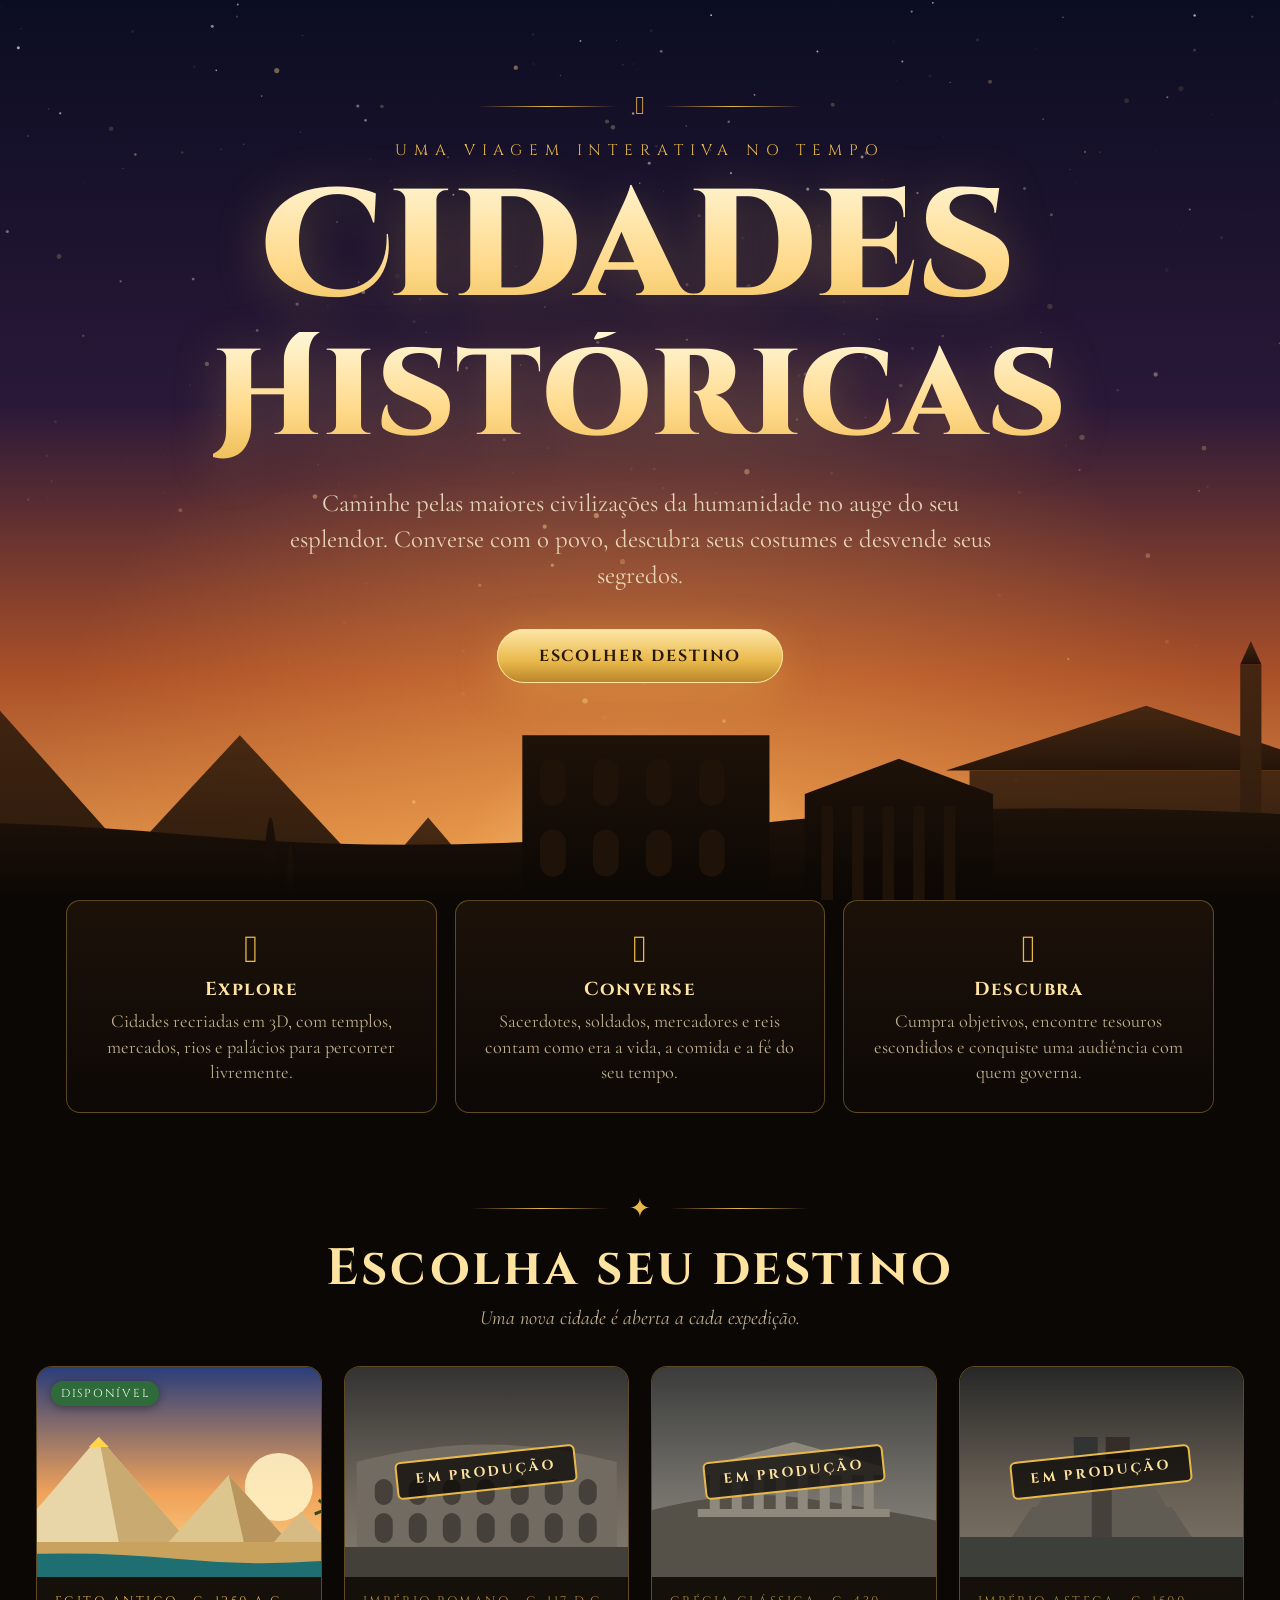
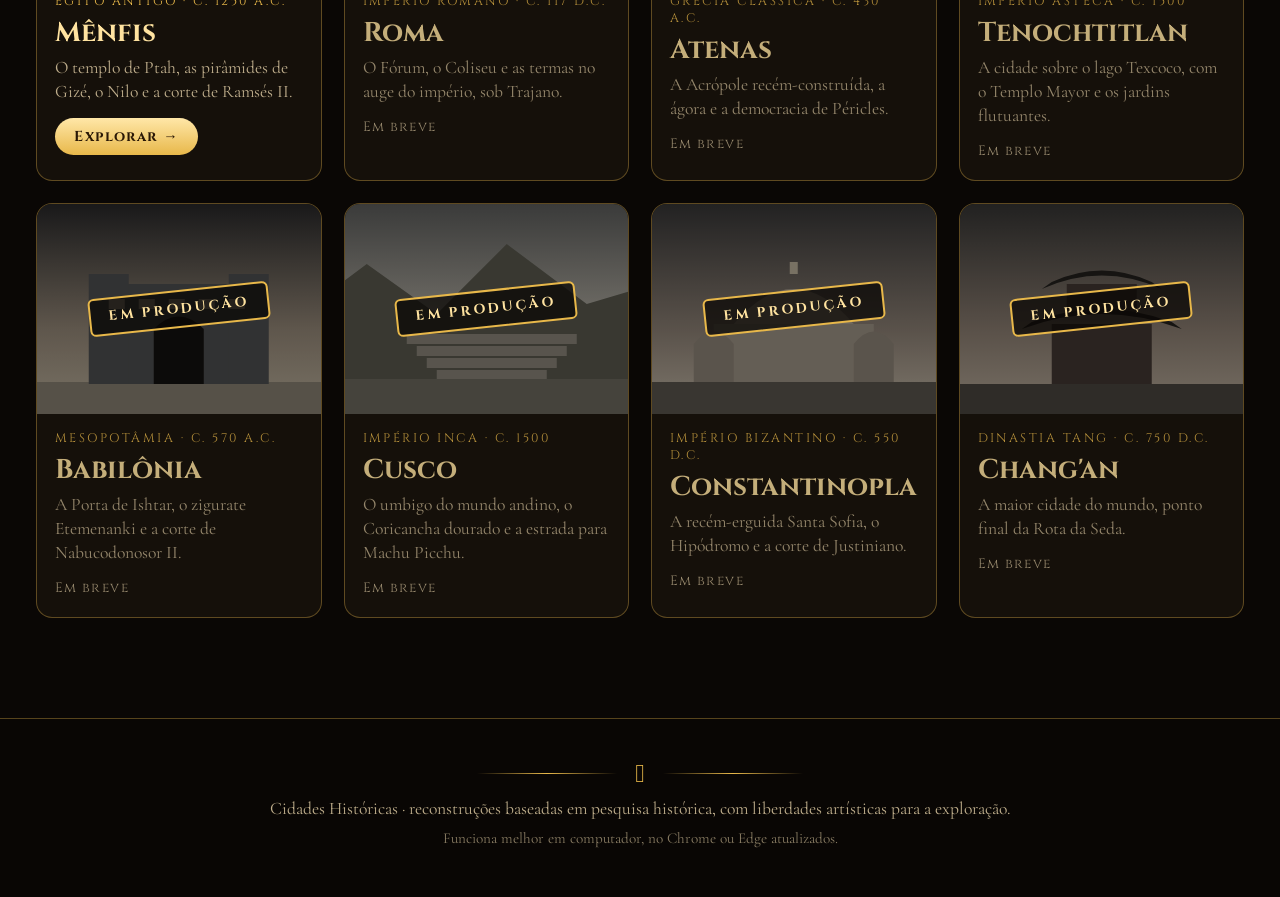
==== index.html @ 2bb68f4a "Cidades Históricas: tela de entrada e Mênfis (c. 1250 a.C.) jogável - Templo de Ptah, pirâmides de G" ====
<!doctype html>
<html lang="pt-BR">
<head>
  <meta charset="utf-8">
  <meta name="viewport" content="width=device-width, initial-scale=1">
  <title>Cidades Históricas</title>
  <meta name="description" content="Viaje no tempo e explore, em 3D no navegador, grandes cidades da história no seu auge.">
  <link rel="preconnect" href="https://fonts.googleapis.com">
  <link rel="preconnect" href="https://fonts.gstatic.com" crossorigin>
  <link href="https://fonts.googleapis.com/css2?family=Cinzel+Decorative:wght@700;900&family=Cinzel:wght@500;700&family=Cormorant+Garamond:ital,wght@0,500;0,600;1,500&display=swap" rel="stylesheet">
  <link rel="stylesheet" href="css/home.css">
</head>
<body>
  <canvas id="sky"></canvas>

  <header class="hero">
    <div class="hero-inner">
      <div class="ornament"><span></span>𓂀<span></span></div>
      <p class="kicker">Uma viagem interativa no tempo</p>
      <h1 class="title"><span>Cidades</span><span>Históricas</span></h1>
      <p class="subtitle">Caminhe pelas maiores civilizações da humanidade no auge do seu esplendor. Converse com o povo, descubra seus costumes e desvende seus segredos.</p>
      <a href="#cidades" class="cta">Escolher destino</a>
    </div>
    <svg class="skyline" viewBox="0 0 1600 260" preserveAspectRatio="xMidYMax slice" aria-hidden="true">
      <defs>
        <linearGradient id="sk1" x1="0" y1="0" x2="0" y2="1"><stop offset="0" stop-color="#3a2210"/><stop offset="1" stop-color="#140b05"/></linearGradient>
        <linearGradient id="sk2" x1="0" y1="0" x2="0" y2="1"><stop offset="0" stop-color="#1e1209"/><stop offset="1" stop-color="#0b0704"/></linearGradient>
      </defs>
      <g fill="url(#sk1)" opacity="0.9">
        <path d="M60 260 L230 70 L400 260Z"/><path d="M330 260 L460 120 L590 260Z"/><path d="M560 260 L620 190 L680 260Z"/>
        <rect x="1080" y="150" width="300" height="110"/><path d="M1060 150 L1230 95 L1400 150Z"/>
        <g><rect x="1310" y="60" width="18" height="200"/><path d="M1310 60 L1319 40 L1328 60Z"/></g>
      </g>
      <g fill="url(#sk2)">
        <path d="M0 260 V200 Q200 185 420 205 T900 195 T1600 205 V260Z"/>
        <g transform="translate(700 120)"><rect x="0" y="0" width="210" height="140"/><g fill="#1e1209"><rect x="15" y="20" width="22" height="40" rx="11"/><rect x="60" y="20" width="22" height="40" rx="11"/><rect x="105" y="20" width="22" height="40" rx="11"/><rect x="150" y="20" width="22" height="40" rx="11"/><rect x="15" y="80" width="22" height="40" rx="11"/><rect x="60" y="80" width="22" height="40" rx="11"/><rect x="105" y="80" width="22" height="40" rx="11"/><rect x="150" y="80" width="22" height="40" rx="11"/></g></g>
        <g transform="translate(940 140)"><path d="M0 120 V30 L80 0 L160 30 V120Z"/><g fill="#1e1209"><rect x="14" y="40" width="10" height="80"/><rect x="40" y="40" width="10" height="80"/><rect x="66" y="40" width="10" height="80"/><rect x="92" y="40" width="10" height="80"/><rect x="118" y="40" width="10" height="80"/></g></g>
        <path d="M1420 260 V190 H1450 V165 H1475 V140 H1500 V165 H1525 V190 H1555 V260Z"/>
        <g transform="translate(150 210)"><path d="M0 50 C20 10 40 0 60 0 L70 20 L58 22 L60 50Z"/></g>
        <path d="M480 260 V230 Q486 150 492 230 V260Z"/><path d="M500 260 V235 Q503 190 506 235 V260Z"/>
      </g>
    </svg>
  </header>

  <main>
    <section class="features">
      <div class="feat"><div class="ico">𓀀</div><h3>Explore</h3><p>Cidades recriadas em 3D, com templos, mercados, rios e palácios para percorrer livremente.</p></div>
      <div class="feat"><div class="ico">𓏞</div><h3>Converse</h3><p>Sacerdotes, soldados, mercadores e reis contam como era a vida, a comida e a fé do seu tempo.</p></div>
      <div class="feat"><div class="ico">𓆣</div><h3>Descubra</h3><p>Cumpra objetivos, encontre tesouros escondidos e conquiste uma audiência com quem governa.</p></div>
    </section>

    <section id="cidades" class="cities">
      <div class="section-head">
        <div class="ornament"><span></span>✦<span></span></div>
        <h2>Escolha seu destino</h2>
        <p>Uma nova cidade é aberta a cada expedição.</p>
      </div>
      <div class="grid" id="grid"></div>
    </section>
  </main>

  <footer>
    <div class="ornament"><span></span>𓋹<span></span></div>
    <p>Cidades Históricas · reconstruções baseadas em pesquisa histórica, com liberdades artísticas para a exploração.</p>
    <p class="small">Funciona melhor em computador, no Chrome ou Edge atualizados.</p>
  </footer>

  <script src="js/home.js"></script>
</body>
</html>
---- css/home.css ----
:root {
  --gold: #e8b84a;
  --gold-2: #ffe3a0;
  --gold-3: #9a6a1c;
  --bg: #0a0705;
  --text: #f1e4c6;
  --muted: #bfae8c;
  --card: #15100a;
  --line: rgba(232, 184, 74, 0.35);
}
* { box-sizing: border-box; }
html { scroll-behavior: smooth; }
body { margin: 0; background: var(--bg); color: var(--text); font-family: 'Cormorant Garamond', Georgia, serif; overflow-x: hidden; }
#sky { position: fixed; inset: 0; width: 100%; height: 100%; z-index: 0; }
header, main, footer { position: relative; z-index: 1; }

.hero { min-height: 100vh; display: grid; place-items: center; text-align: center; padding: 16px; overflow: hidden; }
.hero-inner { max-width: 980px; padding-bottom: 14vh; animation: rise 1.6s ease-out both; }
@keyframes rise { from { opacity: 0; transform: translateY(24px); } to { opacity: 1; transform: none; } }
.ornament { display: flex; align-items: center; justify-content: center; gap: 18px; color: var(--gold); font-size: 1.6rem; font-family: 'Segoe UI Historic', 'Noto Sans Egyptian Hieroglyphs', serif; }
.ornament span { width: min(140px, 22vw); height: 1px; background: linear-gradient(90deg, transparent, var(--gold), transparent); }
.kicker { font-family: 'Cinzel', serif; letter-spacing: 0.45em; text-transform: uppercase; font-size: clamp(0.7rem, 1.6vw, 0.95rem); color: var(--gold); margin: 1.2rem 0 0.4rem; }
.title { margin: 0; font-family: 'Cinzel Decorative', 'Cinzel', serif; font-weight: 900; line-height: 1.08; letter-spacing: 0.04em; display: flex; flex-direction: column; }
.title span { font-size: clamp(3rem, 12vw, 9.5rem);
  background: linear-gradient(180deg, #fff6d6 0%, #ffd98a 30%, #e8b84a 55%, #9a6a1c 80%, #e8b84a 100%);
  background-size: 100% 200%; -webkit-background-clip: text; background-clip: text; color: transparent;
  filter: drop-shadow(0 6px 24px rgba(232, 184, 74, 0.25)); animation: shine 7s ease-in-out infinite alternate; }
.title span + span { font-size: clamp(2.4rem, 10vw, 7.6rem); }
@keyframes shine { from { background-position: 0 0; } to { background-position: 0 100%; } }
.subtitle { font-size: clamp(1.15rem, 2.4vw, 1.55rem); line-height: 1.45; color: var(--text); opacity: 0.9; max-width: 720px; margin: 1.4rem auto 2.2rem; }
.cta { display: inline-block; padding: 1rem 2.6rem; border-radius: 60px; font-family: 'Cinzel', serif; font-weight: 700; letter-spacing: 0.12em; text-transform: uppercase; text-decoration: none; color: #2a1806;
  background: linear-gradient(180deg, #ffe7a8, #e8b84a 60%, #b8832a); box-shadow: 0 0 0 1px #ffe3a0 inset, 0 10px 40px rgba(232, 184, 74, 0.35); transition: transform 0.2s, box-shadow 0.2s; }
.cta:hover { transform: translateY(-2px); box-shadow: 0 0 0 1px #fff2c8 inset, 0 16px 50px rgba(232, 184, 74, 0.5); }
.skyline { position: absolute; left: 0; right: 0; bottom: 0; width: 100%; height: 34vh; pointer-events: none; }

.features { display: grid; grid-template-columns: repeat(auto-fit, minmax(240px, 1fr)); gap: 18px; max-width: 1180px; margin: 0 auto; padding: 0 16px 80px; }
.feat { text-align: center; padding: 26px 22px; border: 1px solid var(--line); border-radius: 14px; background: linear-gradient(180deg, rgba(40, 26, 12, 0.6), rgba(15, 10, 6, 0.6)); backdrop-filter: blur(3px); }
.feat .ico { font-size: 2.4rem; color: var(--gold); font-family: 'Segoe UI Historic', 'Noto Sans Egyptian Hieroglyphs', serif; }
.feat h3 { font-family: 'Cinzel', serif; color: var(--gold-2); margin: 0.4rem 0; letter-spacing: 0.08em; }
.feat p { margin: 0; font-size: 1.15rem; color: var(--muted); line-height: 1.4; }

.cities { max-width: 1240px; margin: 0 auto; padding: 0 16px 100px; }
.section-head { text-align: center; margin-bottom: 36px; }
.section-head h2 { font-family: 'Cinzel', serif; font-size: clamp(2rem, 5vw, 3.2rem); margin: 0.6rem 0 0.2rem; color: var(--gold-2); letter-spacing: 0.06em; }
.section-head p { margin: 0; font-size: 1.25rem; color: var(--muted); font-style: italic; }
.grid { display: grid; grid-template-columns: repeat(auto-fill, minmax(270px, 1fr)); gap: 22px; }

.card { position: relative; border-radius: 16px; overflow: hidden; background: var(--card); border: 1px solid var(--line); text-decoration: none; color: inherit; display: flex; flex-direction: column; transition: transform 0.35s, box-shadow 0.35s, border-color 0.35s; }
.card .art { position: relative; height: 210px; overflow: hidden; }
.card .art svg { width: 100%; height: 100%; display: block; transition: transform 0.8s; }
.card .body { padding: 16px 18px 20px; }
.card .era { font-family: 'Cinzel', serif; font-size: 0.78rem; letter-spacing: 0.2em; text-transform: uppercase; color: var(--gold); }
.card h3 { font-family: 'Cinzel', serif; font-size: 1.7rem; margin: 0.25rem 0 0.35rem; color: var(--gold-2); }
.card p { margin: 0; font-size: 1.1rem; line-height: 1.35; color: var(--muted); }
.card .go { margin-top: 14px; display: inline-flex; align-items: center; gap: 8px; font-family: 'Cinzel', serif; font-weight: 700; letter-spacing: 0.1em; color: #2a1806; background: linear-gradient(180deg, #ffe7a8, #e8b84a); padding: 0.55rem 1.2rem; border-radius: 40px; font-size: 0.9rem; }
.card.open:hover { transform: translateY(-6px); border-color: var(--gold); box-shadow: 0 20px 60px rgba(232, 184, 74, 0.25); }
.card.open:hover .art svg { transform: scale(1.06); }
.card.open::after { content: 'Disponível'; position: absolute; top: 14px; left: 14px; font-family: 'Cinzel', serif; font-size: 0.72rem; letter-spacing: 0.15em; text-transform: uppercase; padding: 5px 10px; border-radius: 30px; background: #2f6b3a; color: #eaffe9; box-shadow: 0 2px 10px rgba(0,0,0,0.4); }
.card.locked { cursor: not-allowed; }
.card.locked .art svg { filter: grayscale(0.85) brightness(0.55) sepia(0.3); }
.card.locked .body { opacity: 0.75; }
.card.locked .badge { position: absolute; top: 50%; left: 50%; transform: translate(-50%, -50%) rotate(-6deg); padding: 8px 18px; border: 2px solid var(--gold); color: var(--gold-2); font-family: 'Cinzel', serif; font-weight: 700; letter-spacing: 0.2em; text-transform: uppercase; font-size: 0.85rem; background: rgba(10, 7, 5, 0.75); border-radius: 6px; white-space: nowrap; }
.card.locked .soon { margin-top: 14px; font-family: 'Cinzel', serif; font-size: 0.85rem; letter-spacing: 0.1em; color: var(--muted); }
.card.locked:hover .badge { animation: wiggle 0.5s; }
@keyframes wiggle { 0%, 100% { transform: translate(-50%, -50%) rotate(-6deg); } 30% { transform: translate(-50%, -50%) rotate(-2deg); } 60% { transform: translate(-50%, -50%) rotate(-9deg); } }

footer { text-align: center; padding: 40px 16px 50px; color: var(--muted); border-top: 1px solid var(--line); background: rgba(10, 7, 5, 0.75); }
footer p { margin: 0.6rem 0 0; font-size: 1.1rem; }
footer .small { font-size: 0.95rem; opacity: 0.7; }
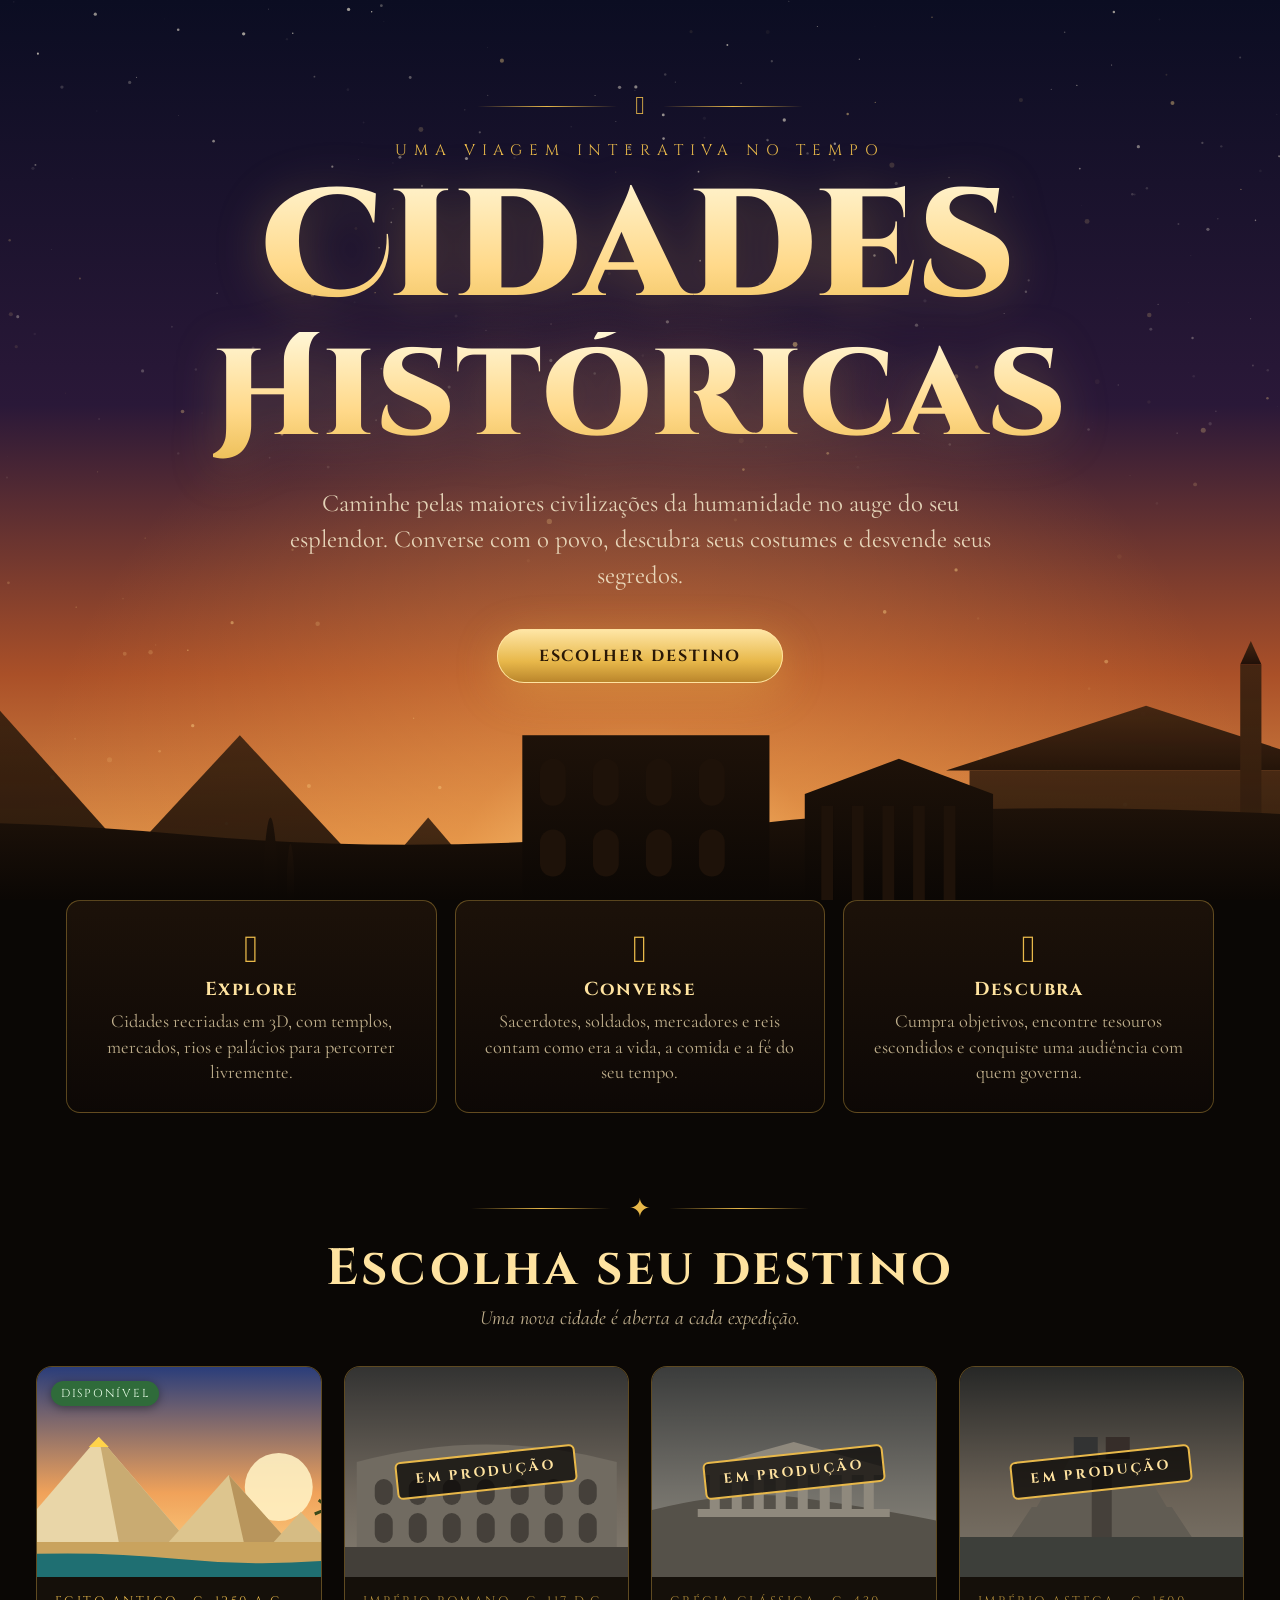
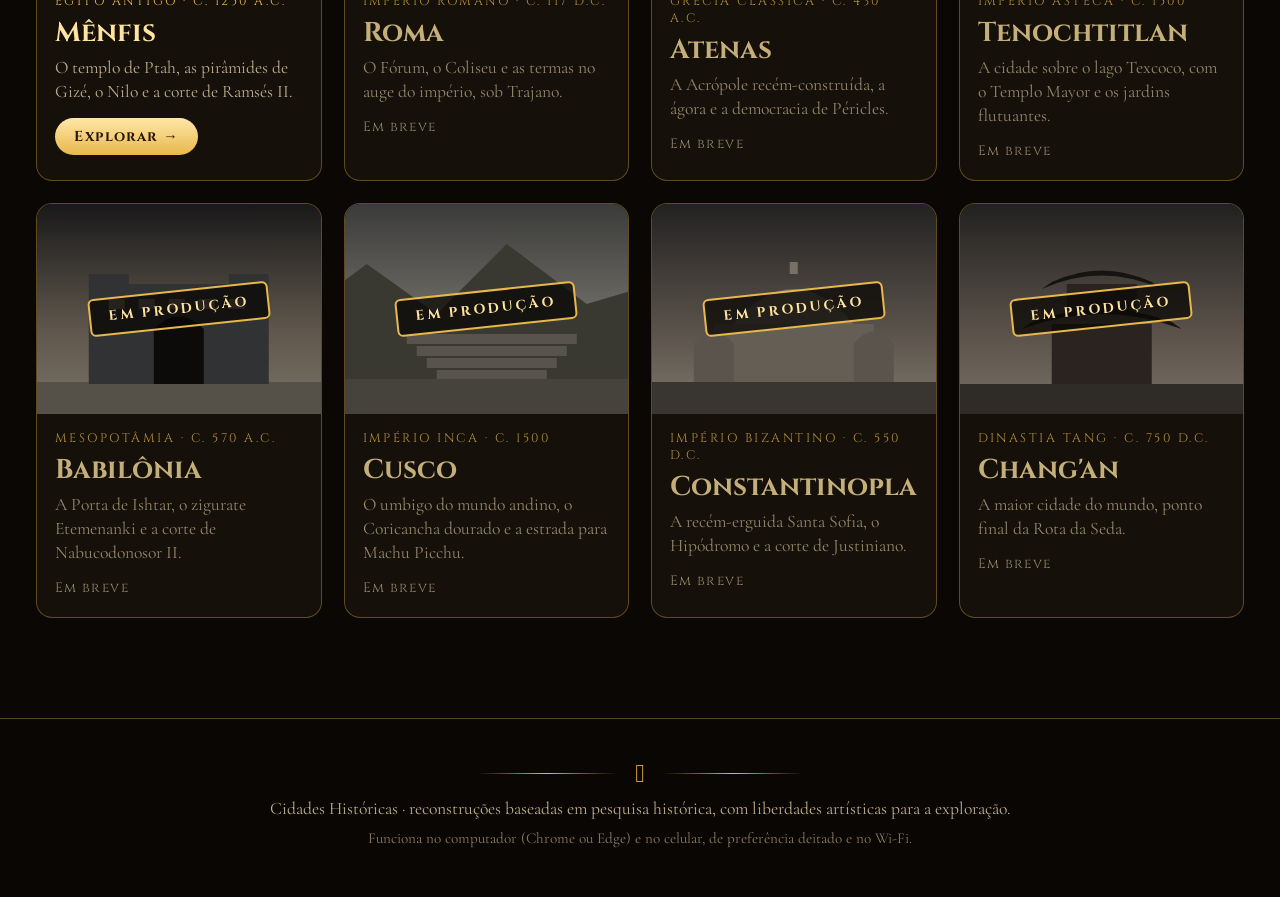
==== commit 0788ae57: "Pirâmides corrigidas, casas visitáveis e modo celular - Pirâmides: faces estavam com orientação inve" ====
--- a/index.html
+++ b/index.html
@@ -62,7 +62,7 @@
   <footer>
     <div class="ornament"><span></span>𓋹<span></span></div>
     <p>Cidades Históricas · reconstruções baseadas em pesquisa histórica, com liberdades artísticas para a exploração.</p>
-    <p class="small">Funciona melhor em computador, no Chrome ou Edge atualizados.</p>
+    <p class="small">Funciona no computador (Chrome ou Edge) e no celular, de preferência deitado e no Wi-Fi.</p>
   </footer>
 
   <script src="js/home.js"></script>
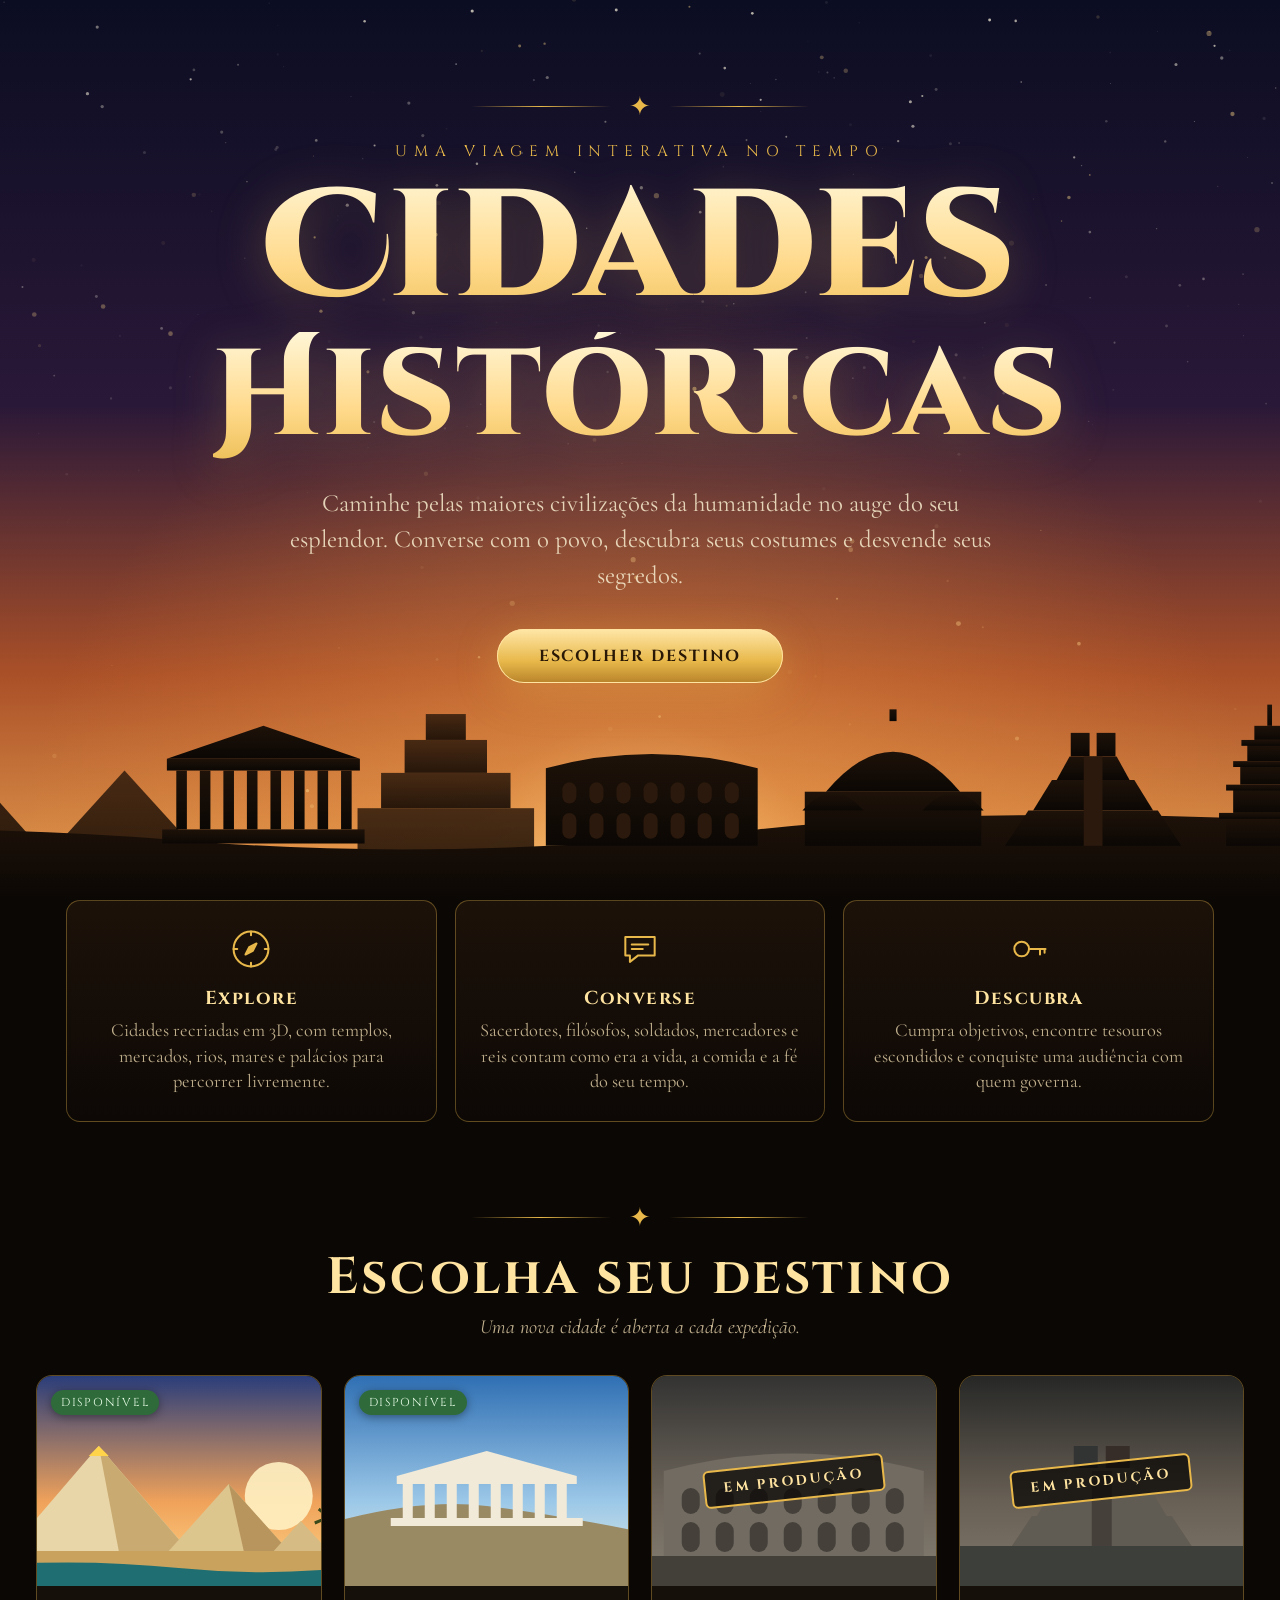
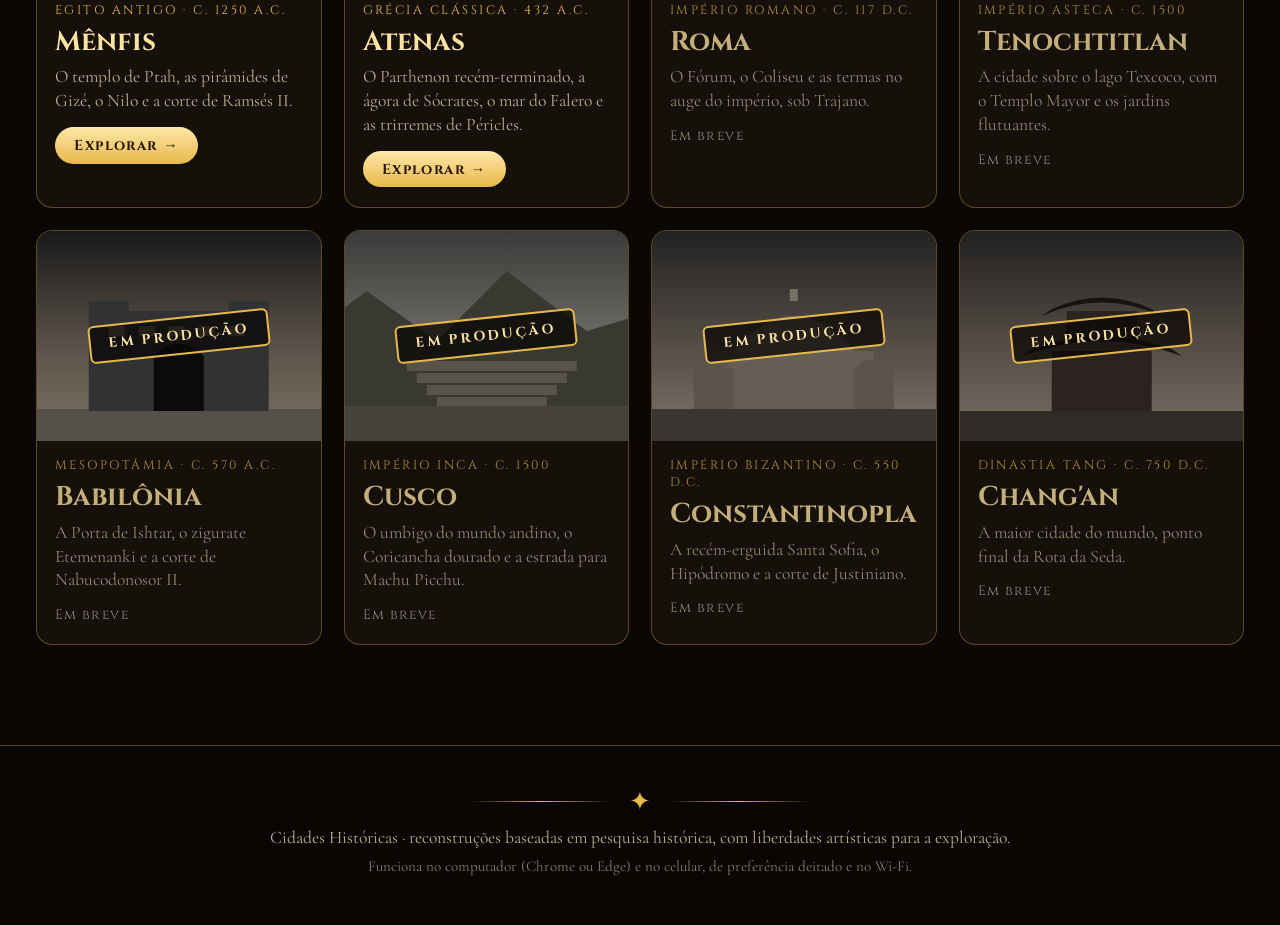
==== commit ba49f5f0: "Barcos guiados com as setas como o explorador (relativo à câmera), trirreme pilotável e E desce a qu" ====
--- a/index.html
+++ b/index.html
@@ -15,38 +15,42 @@
 
   <header class="hero">
     <div class="hero-inner">
-      <div class="ornament"><span></span>𓂀<span></span></div>
+      <div class="ornament"><span></span>✦<span></span></div>
       <p class="kicker">Uma viagem interativa no tempo</p>
       <h1 class="title"><span>Cidades</span><span>Históricas</span></h1>
       <p class="subtitle">Caminhe pelas maiores civilizações da humanidade no auge do seu esplendor. Converse com o povo, descubra seus costumes e desvende seus segredos.</p>
       <a href="#cidades" class="cta">Escolher destino</a>
     </div>
+    <!-- horizonte com um marco de cada cidade: pirâmides de Gizé, zigurate da Babilônia, Parthenon, Coliseu,
+         Santa Sofia, Templo Mayor, o pagode do Ganso Selvagem de Chang'an e os terraços incas nos Andes -->
     <svg class="skyline" viewBox="0 0 1600 260" preserveAspectRatio="xMidYMax slice" aria-hidden="true">
       <defs>
         <linearGradient id="sk1" x1="0" y1="0" x2="0" y2="1"><stop offset="0" stop-color="#3a2210"/><stop offset="1" stop-color="#140b05"/></linearGradient>
         <linearGradient id="sk2" x1="0" y1="0" x2="0" y2="1"><stop offset="0" stop-color="#1e1209"/><stop offset="1" stop-color="#0b0704"/></linearGradient>
       </defs>
       <g fill="url(#sk1)" opacity="0.9">
-        <path d="M60 260 L230 70 L400 260Z"/><path d="M330 260 L460 120 L590 260Z"/><path d="M560 260 L620 190 L680 260Z"/>
-        <rect x="1080" y="150" width="300" height="110"/><path d="M1060 150 L1230 95 L1400 150Z"/>
-        <g><rect x="1310" y="60" width="18" height="200"/><path d="M1310 60 L1319 40 L1328 60Z"/></g>
+        <path d="M30 260 L180 92 L330 260Z"/><path d="M262 260 L362 150 L462 260Z"/>
+        <rect x="560" y="182" width="150" height="78"/><rect x="580" y="152" width="110" height="30"/><rect x="600" y="124" width="70" height="28"/><rect x="618" y="102" width="34" height="22"/>
+        <path d="M1380 260 L1452 118 L1500 168 L1562 92 L1600 136 V260Z"/>
       </g>
       <g fill="url(#sk2)">
-        <path d="M0 260 V200 Q200 185 420 205 T900 195 T1600 205 V260Z"/>
-        <g transform="translate(700 120)"><rect x="0" y="0" width="210" height="140"/><g fill="#1e1209"><rect x="15" y="20" width="22" height="40" rx="11"/><rect x="60" y="20" width="22" height="40" rx="11"/><rect x="105" y="20" width="22" height="40" rx="11"/><rect x="150" y="20" width="22" height="40" rx="11"/><rect x="15" y="80" width="22" height="40" rx="11"/><rect x="60" y="80" width="22" height="40" rx="11"/><rect x="105" y="80" width="22" height="40" rx="11"/><rect x="150" y="80" width="22" height="40" rx="11"/></g></g>
-        <g transform="translate(940 140)"><path d="M0 120 V30 L80 0 L160 30 V120Z"/><g fill="#1e1209"><rect x="14" y="40" width="10" height="80"/><rect x="40" y="40" width="10" height="80"/><rect x="66" y="40" width="10" height="80"/><rect x="92" y="40" width="10" height="80"/><rect x="118" y="40" width="10" height="80"/></g></g>
-        <path d="M1420 260 V190 H1450 V165 H1475 V140 H1500 V165 H1525 V190 H1555 V260Z"/>
-        <g transform="translate(150 210)"><path d="M0 50 C20 10 40 0 60 0 L70 20 L58 22 L60 50Z"/></g>
-        <path d="M480 260 V230 Q486 150 492 230 V260Z"/><path d="M500 260 V235 Q503 190 506 235 V260Z"/>
+        <path d="M0 260 V206 Q200 192 420 210 T900 200 T1600 208 V260Z"/>
+        <g><rect x="394" y="200" width="172" height="12"/><rect x="398" y="140" width="164" height="10"/><path d="M398 140 L480 112 L562 140Z"/>
+          <rect x="406" y="150" width="9" height="50"/><rect x="426" y="150" width="9" height="50"/><rect x="446" y="150" width="9" height="50"/><rect x="466" y="150" width="9" height="50"/><rect x="486" y="150" width="9" height="50"/><rect x="506" y="150" width="9" height="50"/><rect x="526" y="150" width="9" height="50"/><rect x="546" y="150" width="9" height="50"/></g>
+        <g><path d="M720 214 V148 Q810 124 900 148 V214Z"/><g fill="#2a190c"><rect x="734" y="160" width="12" height="18" rx="6"/><rect x="734" y="186" width="12" height="22" rx="6"/><rect x="757" y="160" width="12" height="18" rx="6"/><rect x="757" y="186" width="12" height="22" rx="6"/><rect x="780" y="160" width="12" height="18" rx="6"/><rect x="780" y="186" width="12" height="22" rx="6"/><rect x="803" y="160" width="12" height="18" rx="6"/><rect x="803" y="186" width="12" height="22" rx="6"/><rect x="826" y="160" width="12" height="18" rx="6"/><rect x="826" y="186" width="12" height="22" rx="6"/><rect x="849" y="160" width="12" height="18" rx="6"/><rect x="849" y="186" width="12" height="22" rx="6"/><rect x="872" y="160" width="12" height="18" rx="6"/><rect x="872" y="186" width="12" height="22" rx="6"/></g></g>
+        <g><rect x="940" y="168" width="150" height="46"/><path d="M958 168 Q1015 100 1072 168Z"/><path d="M938 184 Q964 154 990 184Z"/><path d="M1040 184 Q1066 154 1092 184Z"/><rect x="1012" y="98" width="6" height="10"/></g>
+        <g><path d="M1110 214 L1130 184 H1240 L1260 214Z"/><path d="M1134 184 L1150 158 H1220 L1236 184Z"/><path d="M1154 158 L1165 138 H1205 L1216 158Z"/><rect x="1166" y="118" width="16" height="20"/><rect x="1188" y="118" width="16" height="20"/><rect x="1177" y="138" width="16" height="76" fill="#2a190c"/></g>
+        <g><rect x="1298" y="190" width="74" height="24"/><rect x="1292" y="186" width="86" height="5"/><rect x="1304" y="166" width="62" height="20"/><rect x="1298" y="162" width="74" height="5"/><rect x="1310" y="146" width="50" height="16"/><rect x="1304" y="142" width="62" height="5"/><rect x="1316" y="128" width="38" height="14"/><rect x="1311" y="124" width="48" height="5"/><rect x="1322" y="112" width="26" height="12"/><rect x="1333" y="94" width="4" height="18"/></g>
+        <g><rect x="1420" y="200" width="180" height="14"/><rect x="1440" y="188" width="150" height="12"/><rect x="1462" y="176" width="120" height="12"/><rect x="1486" y="164" width="88" height="12"/></g>
       </g>
     </svg>
   </header>
 
   <main>
     <section class="features">
-      <div class="feat"><div class="ico">𓀀</div><h3>Explore</h3><p>Cidades recriadas em 3D, com templos, mercados, rios e palácios para percorrer livremente.</p></div>
-      <div class="feat"><div class="ico">𓏞</div><h3>Converse</h3><p>Sacerdotes, soldados, mercadores e reis contam como era a vida, a comida e a fé do seu tempo.</p></div>
-      <div class="feat"><div class="ico">𓆣</div><h3>Descubra</h3><p>Cumpra objetivos, encontre tesouros escondidos e conquiste uma audiência com quem governa.</p></div>
+      <div class="feat"><div class="ico"><svg viewBox="0 0 48 48" width="44" height="44" fill="none" stroke="currentColor" stroke-width="2.2" stroke-linecap="round" stroke-linejoin="round"><circle cx="24" cy="24" r="19"/><path d="M24 5v4M24 39v4M5 24h4M39 24h4"/><path d="M30 18l-4 8-8 4 4-8z" fill="currentColor"/></svg></div><h3>Explore</h3><p>Cidades recriadas em 3D, com templos, mercados, rios, mares e palácios para percorrer livremente.</p></div>
+      <div class="feat"><div class="ico"><svg viewBox="0 0 48 48" width="44" height="44" fill="none" stroke="currentColor" stroke-width="2.2" stroke-linecap="round" stroke-linejoin="round"><path d="M8 11h32v20H22l-9 7v-7H8z"/><path d="M15 19h18M15 24h12"/></svg></div><h3>Converse</h3><p>Sacerdotes, filósofos, soldados, mercadores e reis contam como era a vida, a comida e a fé do seu tempo.</p></div>
+      <div class="feat"><div class="ico"><svg viewBox="0 0 48 48" width="44" height="44" fill="none" stroke="currentColor" stroke-width="2.2" stroke-linecap="round" stroke-linejoin="round"><circle cx="16" cy="24" r="8"/><path d="M24 24h18M36 24v6M41 24v4"/></svg></div><h3>Descubra</h3><p>Cumpra objetivos, encontre tesouros escondidos e conquiste uma audiência com quem governa.</p></div>
     </section>
 
     <section id="cidades" class="cities">
@@ -60,7 +64,7 @@
   </main>
 
   <footer>
-    <div class="ornament"><span></span>𓋹<span></span></div>
+    <div class="ornament"><span></span>✦<span></span></div>
     <p>Cidades Históricas · reconstruções baseadas em pesquisa histórica, com liberdades artísticas para a exploração.</p>
     <p class="small">Funciona no computador (Chrome ou Edge) e no celular, de preferência deitado e no Wi-Fi.</p>
   </footer>
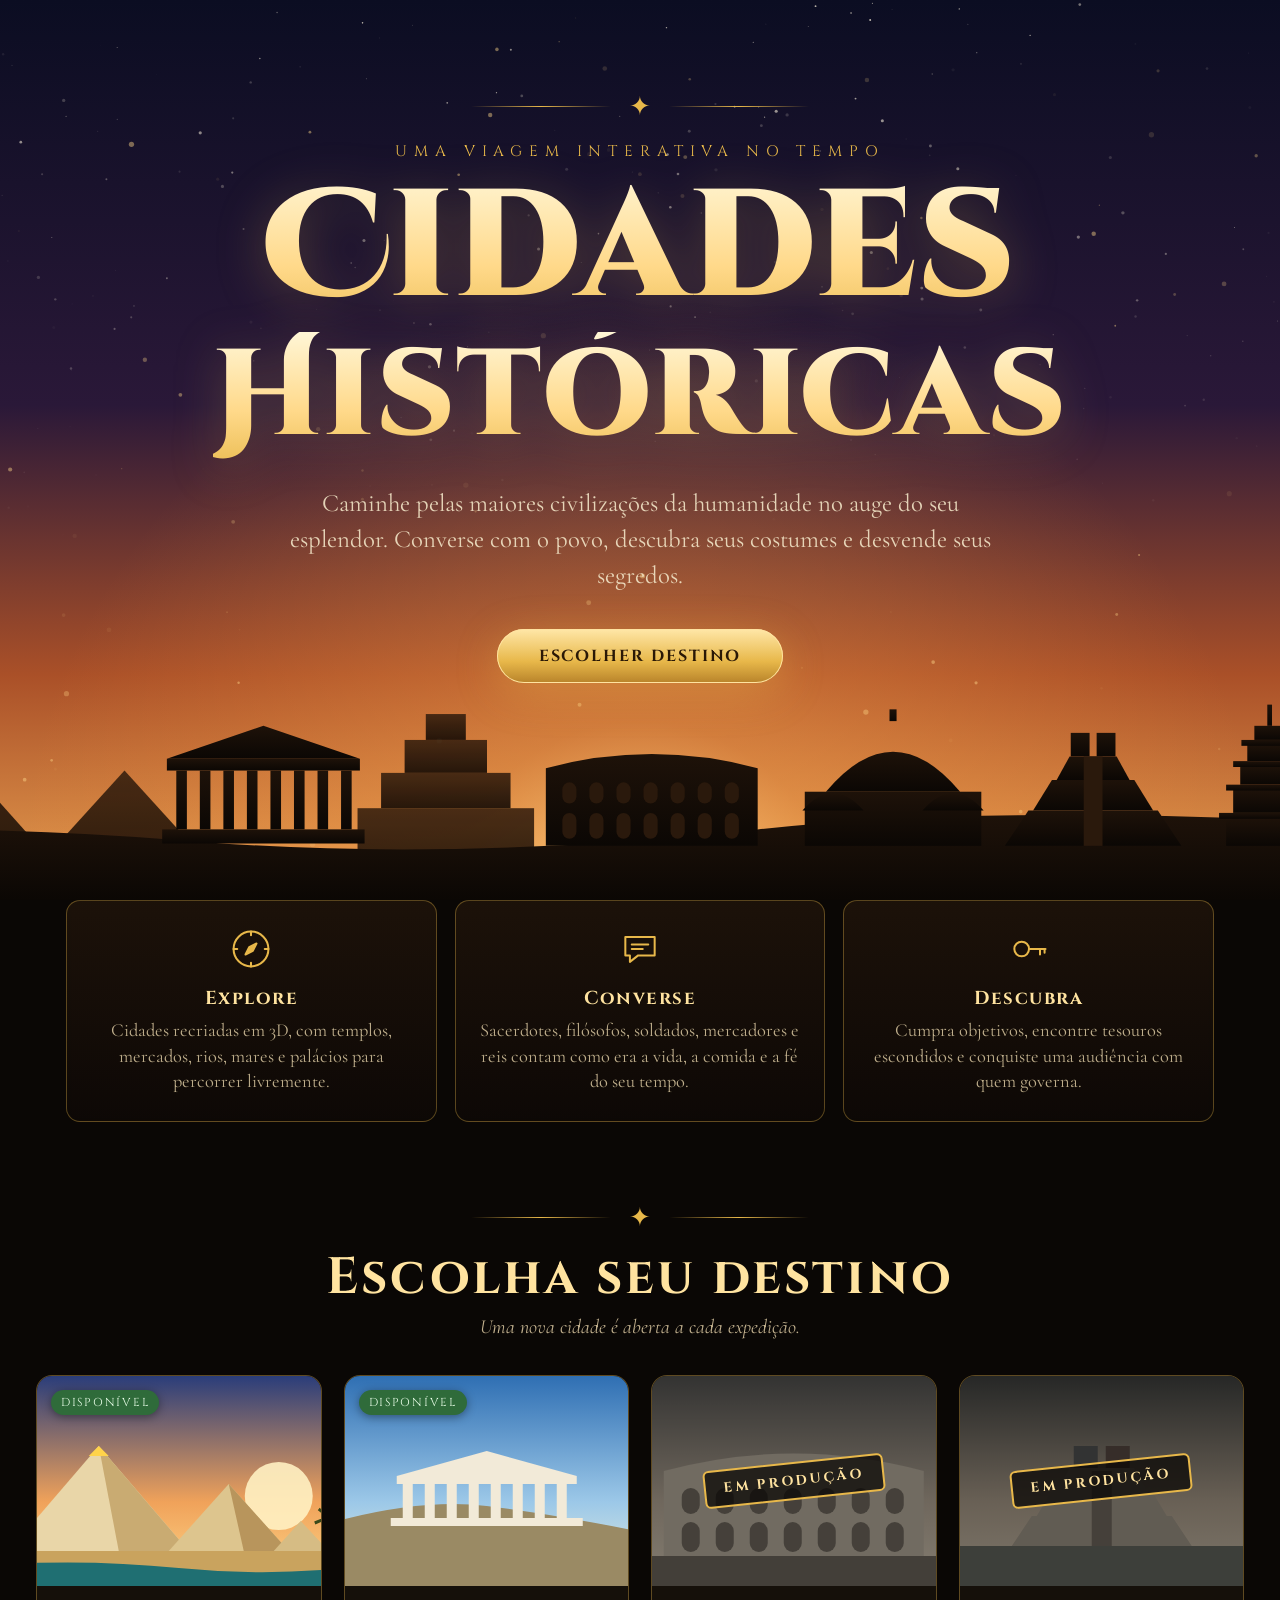
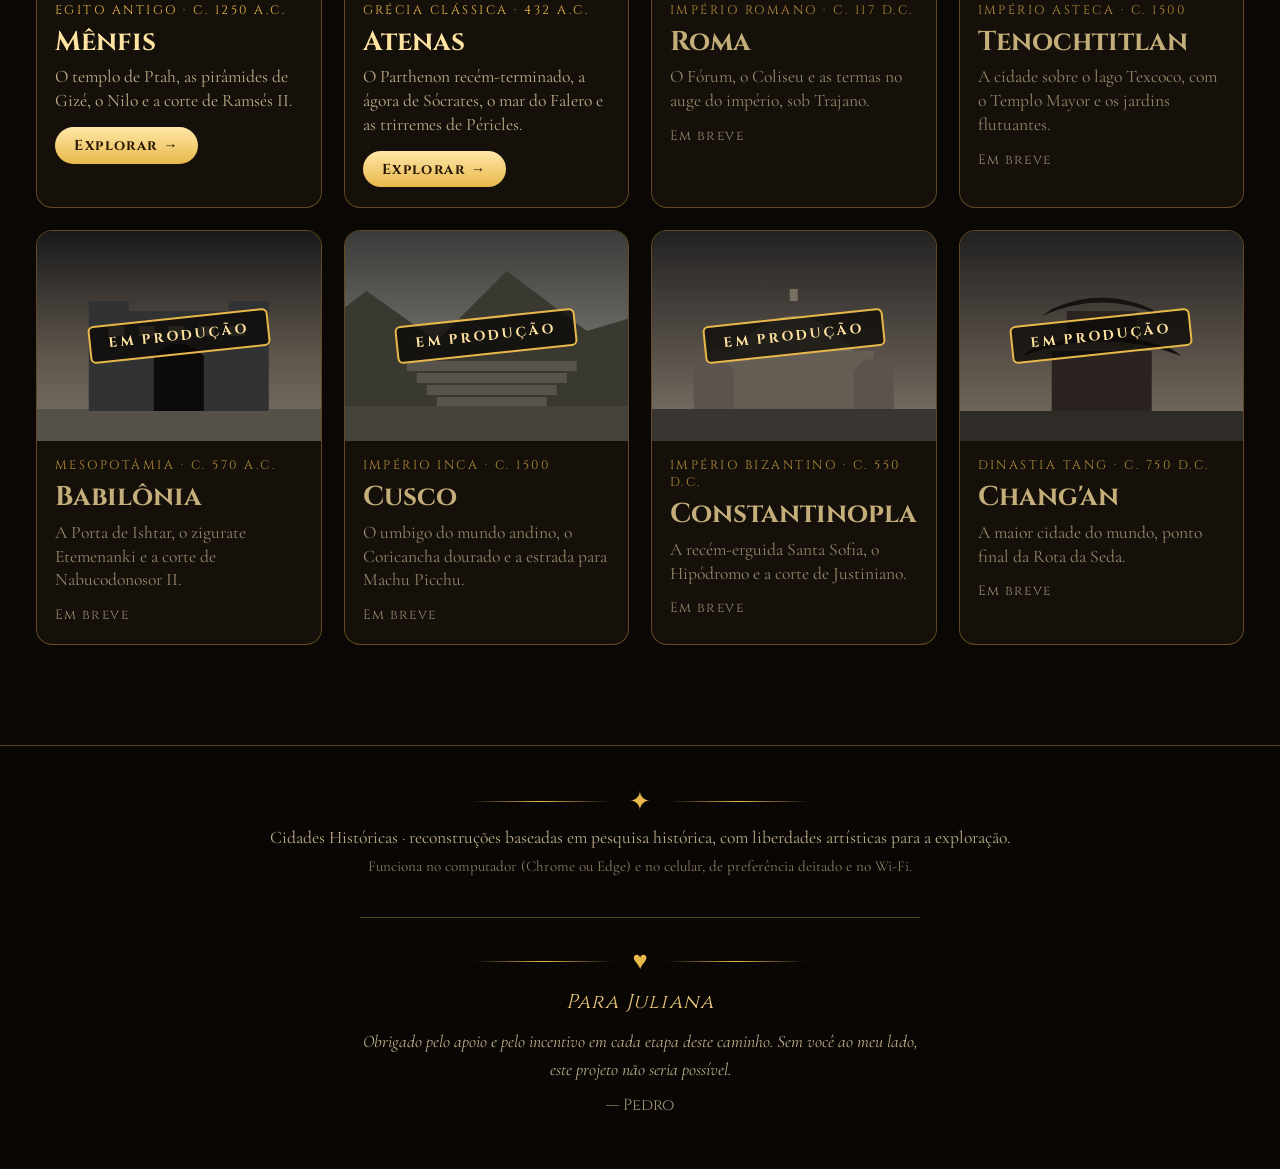
==== commit 05682e54: "Página inicial: dedicatória a Juliana no rodapé Co-Authored-By: Claude Opus 5.5 <noreply@anthropic.c" ====
--- a/index.html
+++ b/index.html
@@ -67,6 +67,12 @@
     <div class="ornament"><span></span>✦<span></span></div>
     <p>Cidades Históricas · reconstruções baseadas em pesquisa histórica, com liberdades artísticas para a exploração.</p>
     <p class="small">Funciona no computador (Chrome ou Edge) e no celular, de preferência deitado e no Wi-Fi.</p>
+    <div class="dedication">
+      <div class="ornament"><span></span>♥<span></span></div>
+      <p class="ded-title">Para Juliana</p>
+      <p>Obrigado pelo apoio e pelo incentivo em cada etapa deste caminho. Sem você ao meu lado, este projeto não seria possível.</p>
+      <p class="ded-sign">— Pedro</p>
+    </div>
   </footer>
 
   <script src="js/home.js"></script>
--- a/css/home.css
+++ b/css/home.css
@@ -67,3 +67,9 @@
 footer { text-align: center; padding: 40px 16px 50px; color: var(--muted); border-top: 1px solid var(--line); background: rgba(10, 7, 5, 0.75); }
 footer p { margin: 0.6rem 0 0; font-size: 1.1rem; }
 footer .small { font-size: 0.95rem; opacity: 0.7; }
+/* dedicatória */
+footer .dedication { max-width: 560px; margin: 42px auto 0; padding-top: 28px; border-top: 1px solid var(--line); }
+footer .dedication .ornament { margin-bottom: 0.4rem; }
+footer .dedication .ded-title { font-family: Cinzel, Georgia, serif; font-size: 1.25rem; letter-spacing: 0.06em; color: #e8c57a; }
+footer .dedication p { font-style: italic; line-height: 1.6; }
+footer .dedication .ded-sign { font-style: normal; font-family: Cinzel, Georgia, serif; font-size: 1rem; opacity: 0.85; }
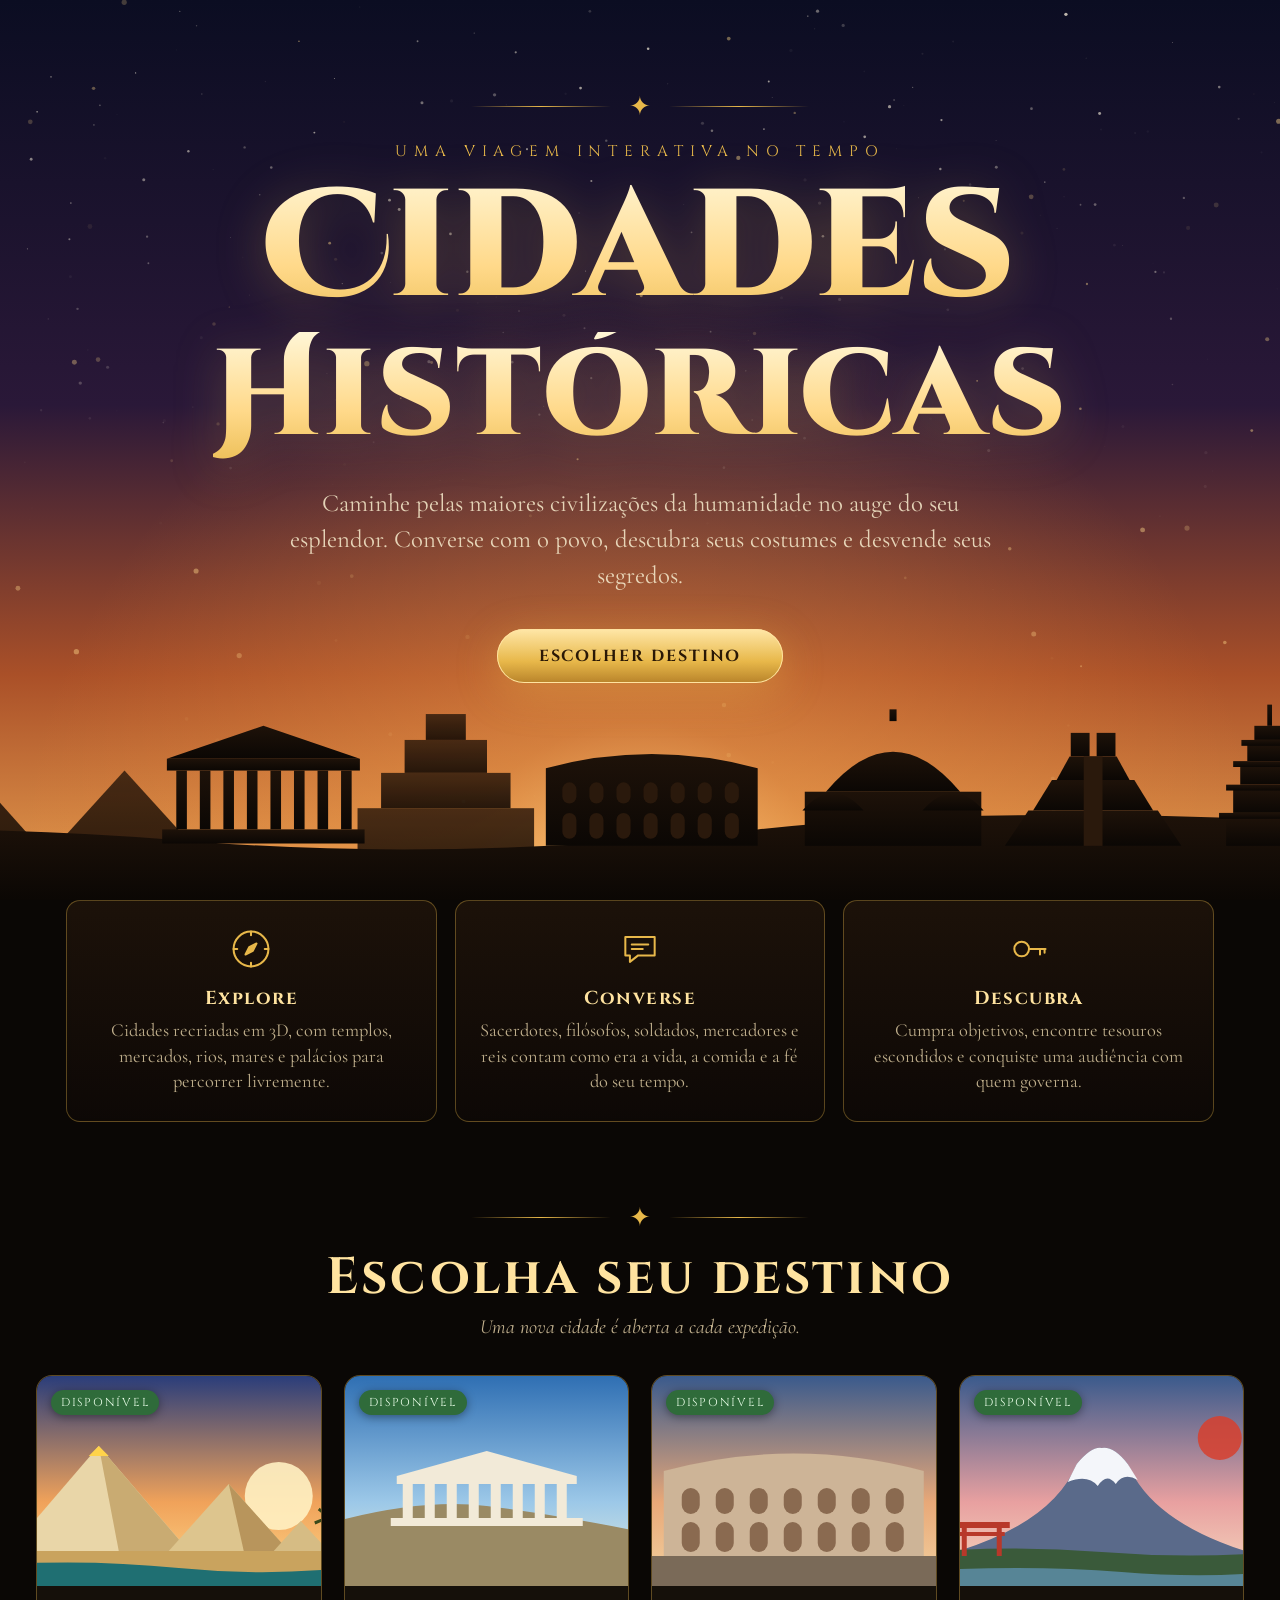
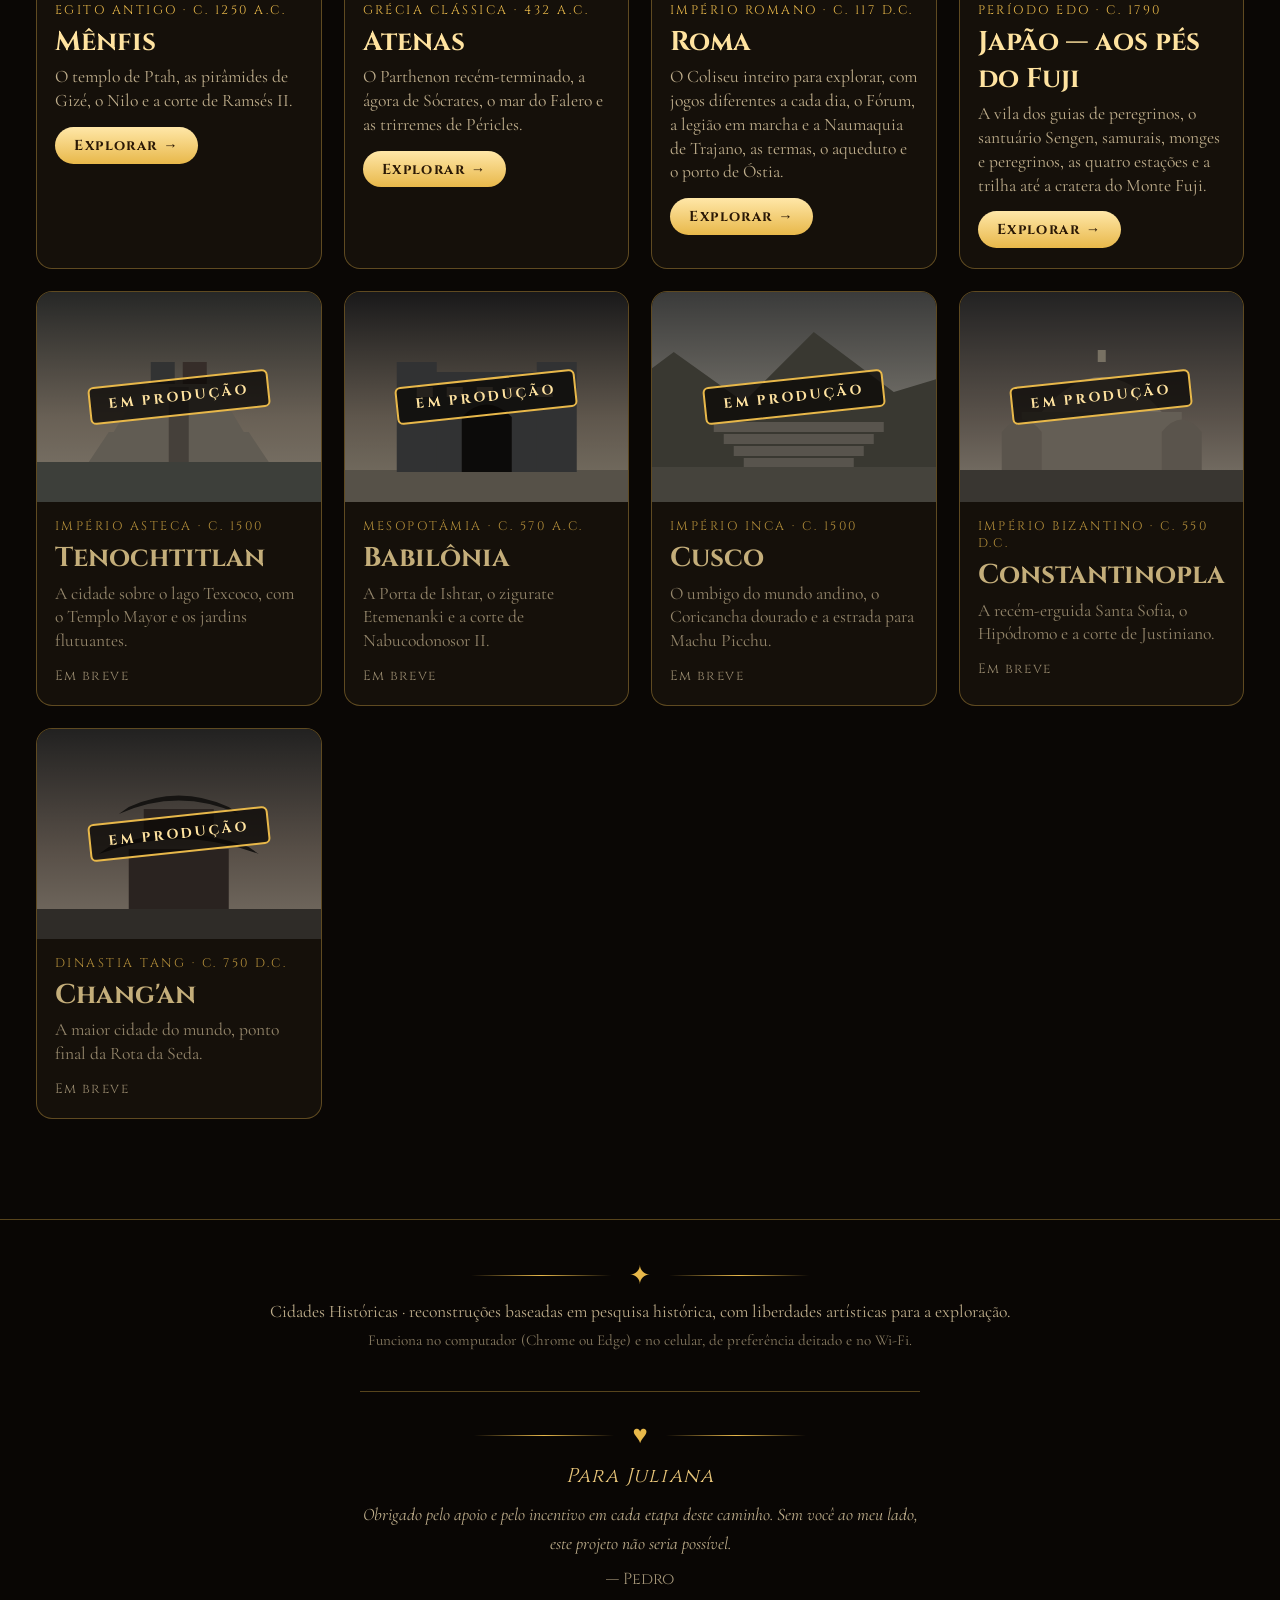
==== commit 8afd528d: "Gráficos novos e correção geral: céu, antisserrilhado, paredes abertas e texturas nas 4 cidades Gráf" ====
--- a/index.html
+++ b/index.html
@@ -3,6 +3,7 @@
 <head>
   <meta charset="utf-8">
   <meta name="viewport" content="width=device-width, initial-scale=1">
+  <link rel="icon" type="image/svg+xml" href="assets/favicon.svg">
   <title>Cidades Históricas</title>
   <meta name="description" content="Viaje no tempo e explore, em 3D no navegador, grandes cidades da história no seu auge.">
   <link rel="preconnect" href="https://fonts.googleapis.com">
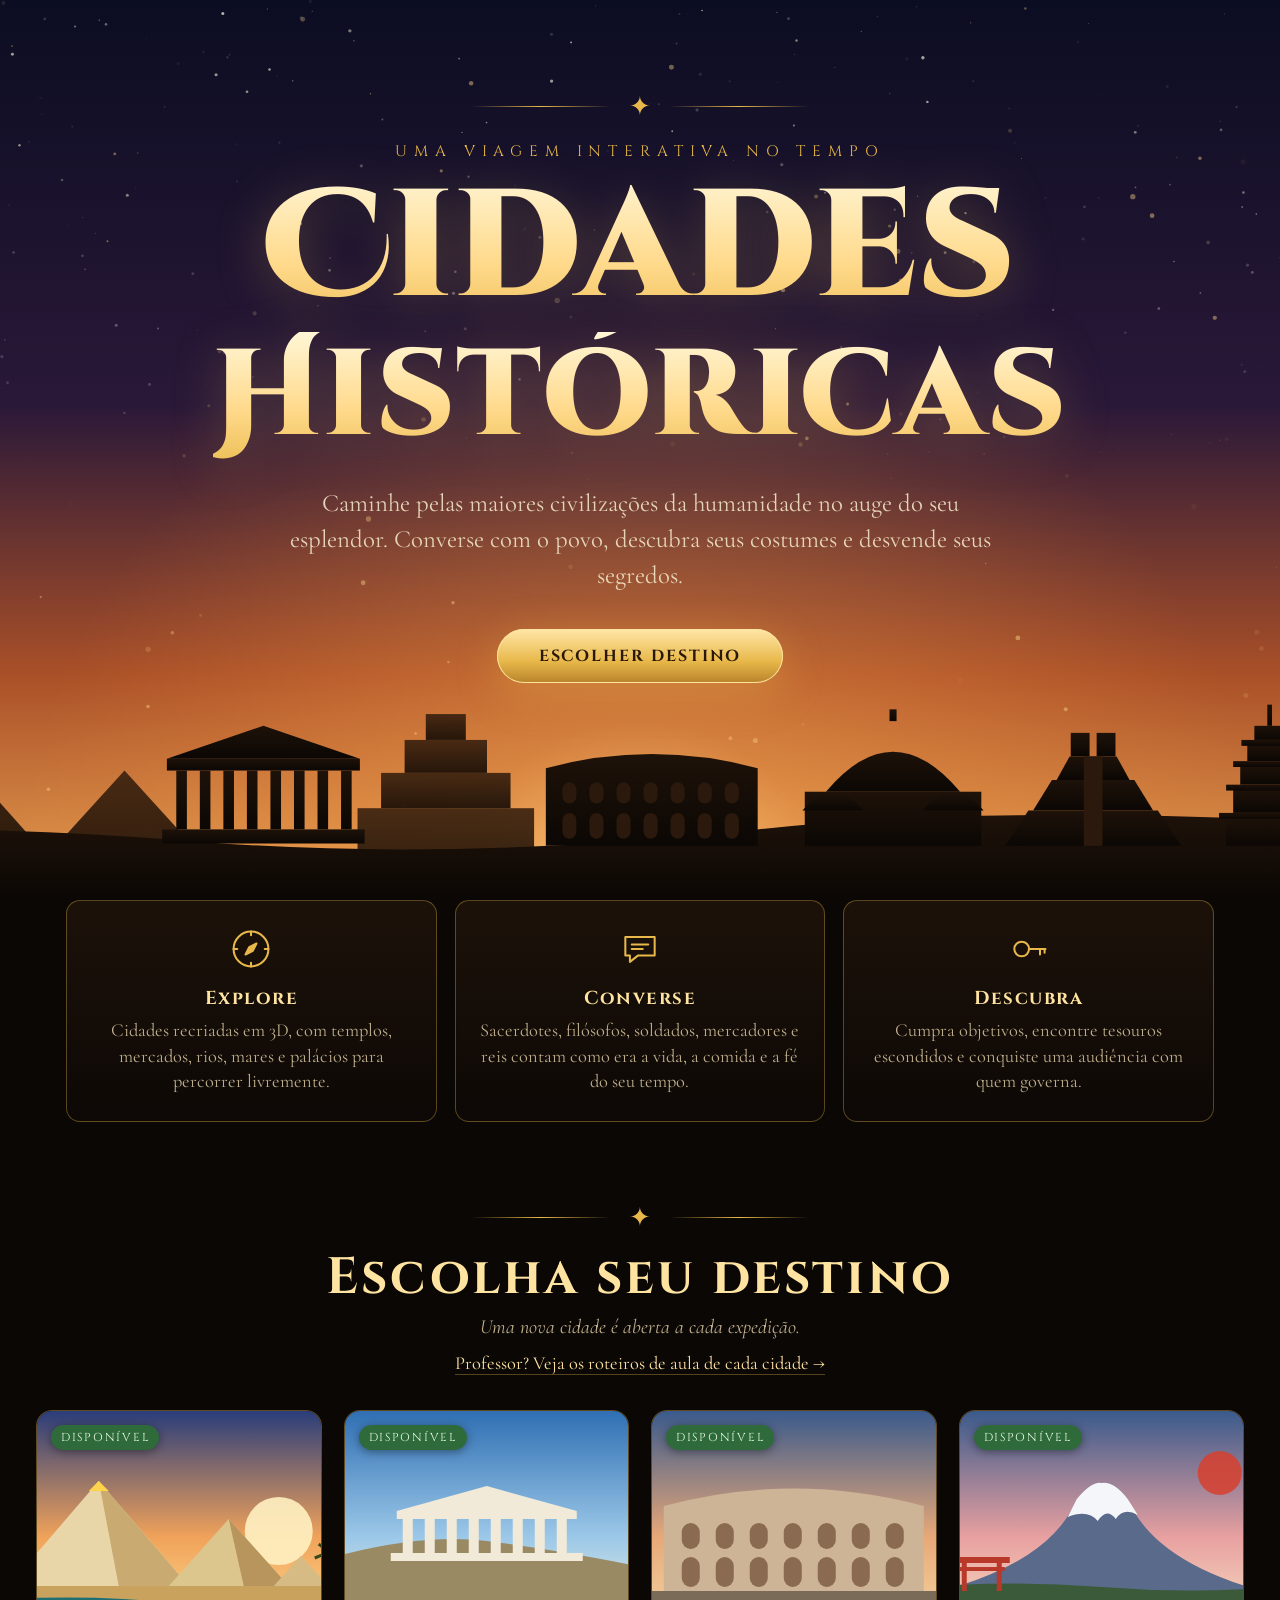
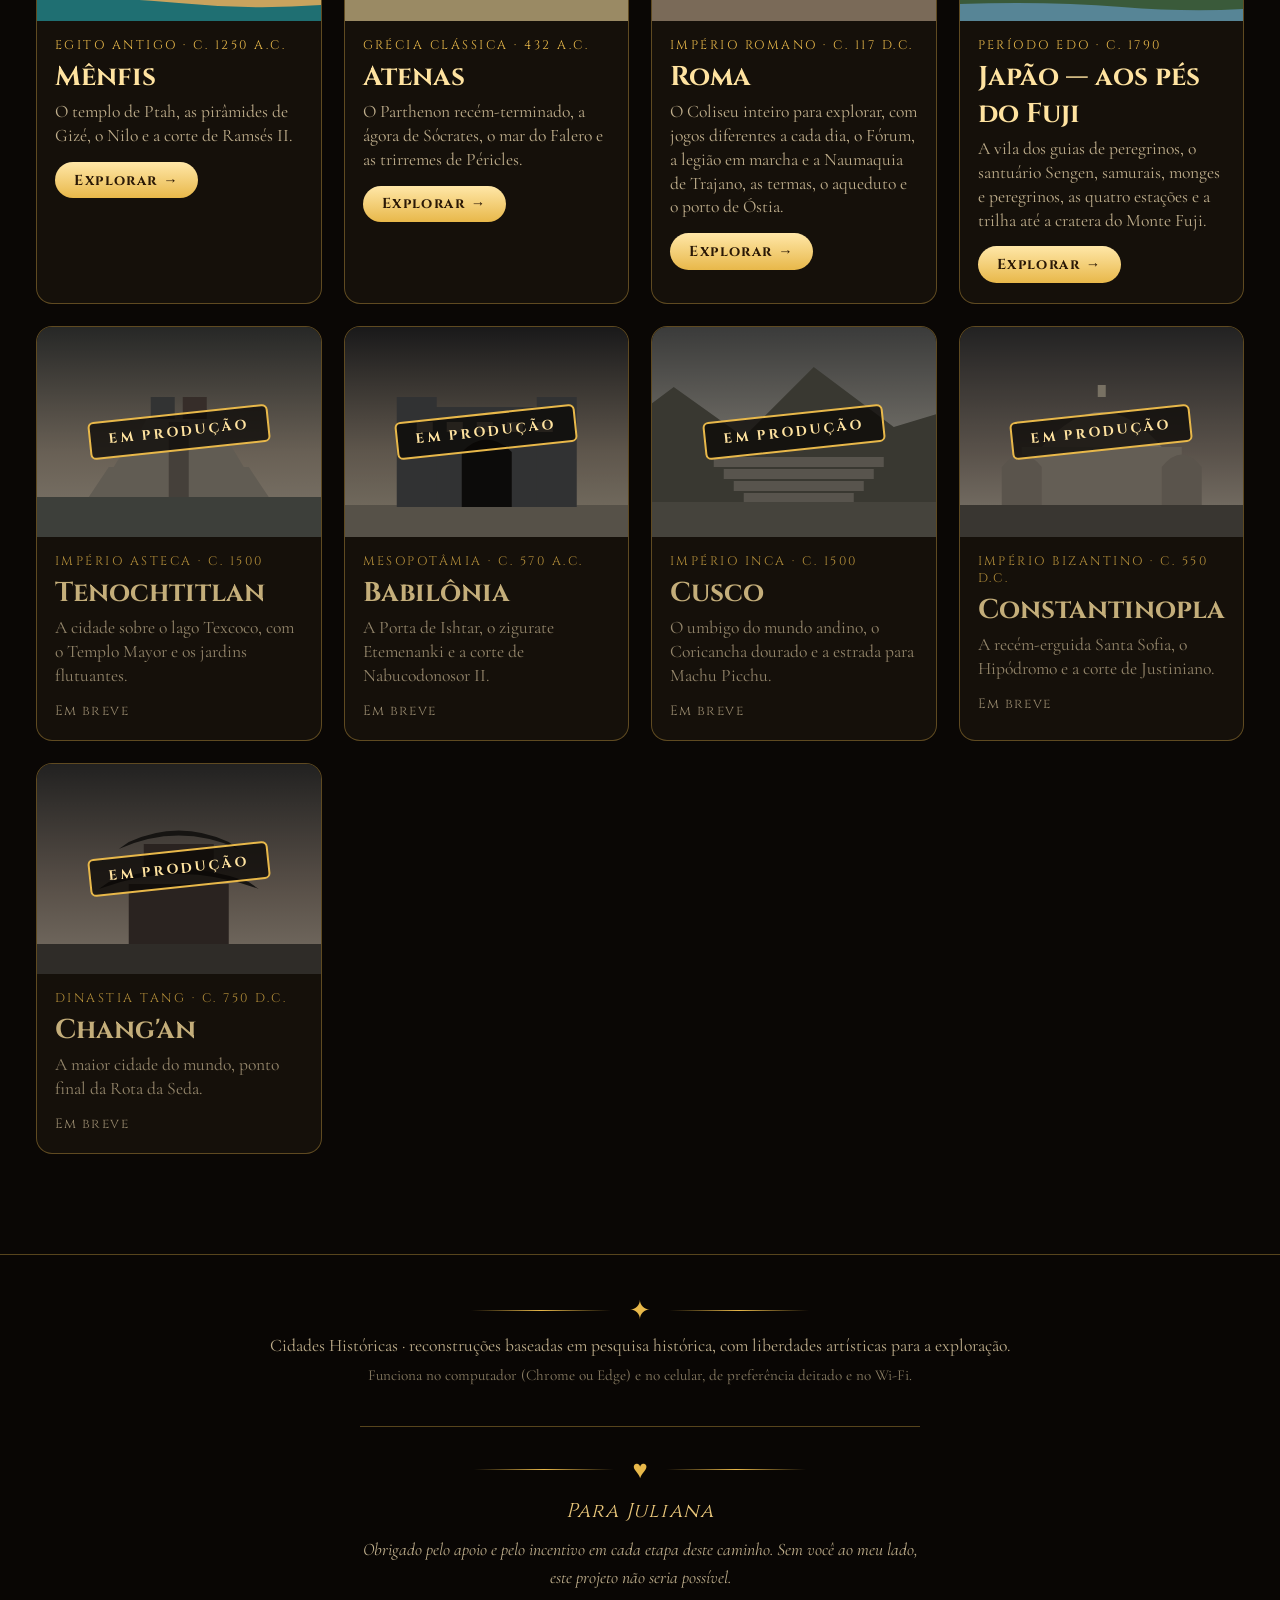
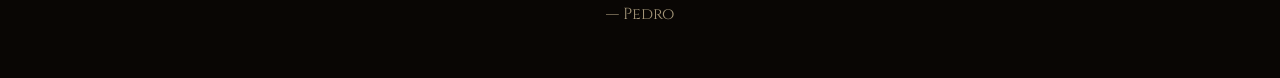
==== commit 5fab4a9e: "Acabamento: perguntas sobre cada cidade, página para professores, jumento cinzento e rua do Japão se" ====
--- a/index.html
+++ b/index.html
@@ -59,6 +59,7 @@
         <div class="ornament"><span></span>✦<span></span></div>
         <h2>Escolha seu destino</h2>
         <p>Uma nova cidade é aberta a cada expedição.</p>
+        <p class="teach"><a href="professores.html">Professor? Veja os roteiros de aula de cada cidade →</a></p>
       </div>
       <div class="grid" id="grid"></div>
     </section>
--- a/css/home.css
+++ b/css/home.css
@@ -73,3 +73,7 @@
 footer .dedication .ded-title { font-family: Cinzel, Georgia, serif; font-size: 1.25rem; letter-spacing: 0.06em; color: #e8c57a; }
 footer .dedication p { font-style: italic; line-height: 1.6; }
 footer .dedication .ded-sign { font-style: normal; font-family: Cinzel, Georgia, serif; font-size: 1rem; opacity: 0.85; }
+
+.section-head .teach { margin-top: 0.8rem; font-style: normal; font-size: 1.15rem; }
+.section-head .teach a { color: var(--gold-2); text-decoration: none; border-bottom: 1px solid var(--line); }
+.section-head .teach a:hover { color: var(--gold); }
